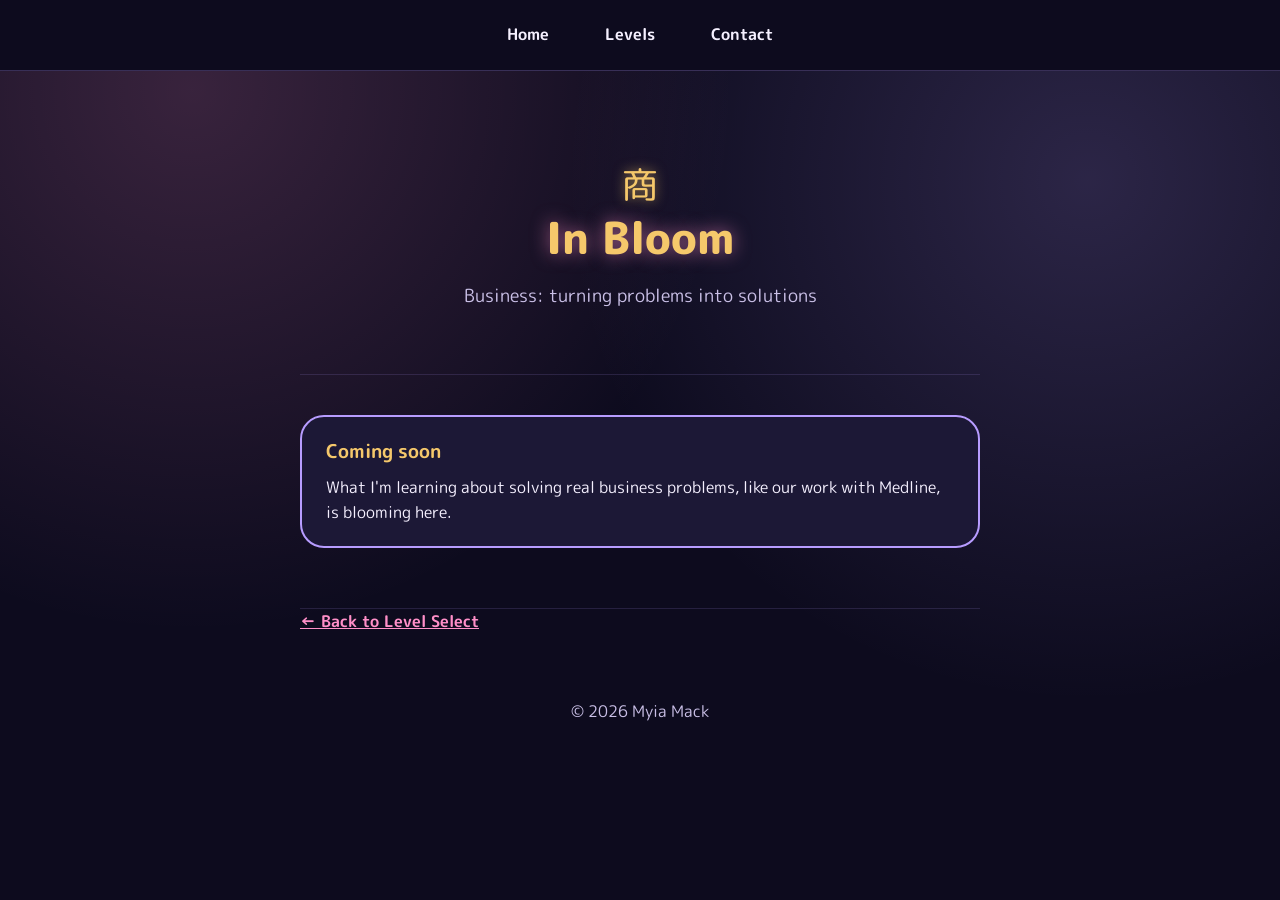
==== business.html @ aa96ab9d "Add Sprouting, Branching Out, In Bloom, and Harvest pages and new profile photo" ====
<!DOCTYPE html>
<html lang="en">
<head>
	<meta charset="UTF-8">
	<meta name="viewport" content="width=device-width, initial-scale=1.0">
	<title>In Bloom | Myia Mack</title>
	<link href="https://fonts.googleapis.com/css2?family=M+PLUS+Rounded+1c:wght@400;700;800&display=swap" rel="stylesheet">
	<link rel="stylesheet" href="style.css">
</head>
<body>
	<header>
		<nav aria-label="Main navigation">
			<a href="index.html">Home</a>
			<a href="index.html#levels">Levels</a>
			<a href="index.html#contact">Contact</a>
		</nav>
	</header>

	<main>
		<section id="hero">
			<p class="tile-icon bloom" aria-hidden="true">商</p>
			<h1>In Bloom</h1>
			<p class="tagline">Business: turning problems into solutions</p>
		</section>

		<section>
			<article class="project">
				<h3>Coming soon</h3>
				<p>What I'm learning about solving real business problems, like our work with Medline, is blooming here.</p>
			</article>
		</section>

		<p class="back-link"><a href="index.html#levels">← Back to Level Select</a></p>
	</main>

	<footer>
		<p>&copy; 2026 Myia Mack</p>
	</footer>
</body>
</html>
---- style.css ----
:root {
	--bg: #0d0b1e;
	--card: #1c1836;
	--ink: #f5f0ff;
	--accent: #ff8fc8;
	--gold: #f5c86b;
	--purple: #b79cff;
	--muted: #c9bfe6;
	--glow: rgba(255, 143, 200, 0.6);
}
.roots     { --accent: #8ee6c4; --glow: rgba(142, 230, 196, 0.6); }
.sprouting { --accent: #b79cff; --glow: rgba(183, 156, 255, 0.6); }
.branching { --accent: #ff8fc8; --glow: rgba(255, 143, 200, 0.6); }
.bloom     { --accent: #f5c86b; --glow: rgba(245, 200, 107, 0.6); }
.harvest   { --accent: #ffb38a; --glow: rgba(255, 179, 138, 0.6); }


* {
	box-sizing: border-box;
	margin: 0;
	padding: 0;
}

body {
	font-family: 'M PLUS Rounded 1c', system-ui, sans-serif;
	color: var(--ink);
	line-height: 1.6;
	background:
		radial-gradient(circle at 15% 10%, rgba(255, 143, 200, 0.18), transparent 40%),
		radial-gradient(circle at 85% 20%, rgba(183, 156, 255, 0.18), transparent 40%),
		var(--bg);
	min-height: 100vh;
}

header {
	position: sticky;
	top: 0;
	background: var(--bg);
	border-bottom: 1px solid rgba(183, 156, 255, 0.25);
}

nav {
	display: flex;
	gap: 1.5rem;
	justify-content: center;
	padding: 1rem;
}

nav a {
	text-decoration: none;
	color: var(--ink);
	font-weight: 700;
	padding: 0.4rem 1rem;
	border-radius: 999px;
	transition: background 0.2s, color 0.2s;
}

nav a:hover {
	background: var(--accent);
	color: var(--bg);
}

main {
	max-width: 720px;
	margin: 0 auto;
	padding: 2rem 1.25rem;
}
main a {
	color: var(--accent);
	font-weight: 700;
}

section {
	padding: 2.5rem 0;
	border-bottom: 1px solid rgba(183, 156, 255, 0.15);
}

#hero {
	text-align: center;
	padding: 4rem 0;
}

h1 {
	font-size: 2.75rem;
	font-weight: 800;
	color: var(--gold);
	text-shadow: 0 0 18px rgba(255, 143, 200, 0.6);
}

.tagline {
	color: var(--muted);
	font-size: 1.1rem;
	margin-top: 0.5rem;
}

h2 {
	margin-bottom: 1rem;
	color: var(--accent);
	text-align: center;
}

.project {
	background: var(--card);
	padding: 1.25rem 1.5rem;
	border: 2px solid var(--purple);
	border-radius: 24px;
	margin-bottom: 1.25rem;
	transition: transform 0.2s, box-shadow 0.2s, border-color 0.2s;
}

.project:hover {
	transform: translateY(-4px);
	box-shadow: 0 0 20px rgba(255, 143, 200, 0.45);
	border-color: var(--accent);
}

.project h3 {
	color: var(--gold);
	margin-bottom: 0.5rem;
}

.profile-pic {
	display: block;
	width: 180px;
	height: 180px;
	object-fit: cover;
	border-radius: 50%;
	border: 4px solid var(--gold);
	box-shadow: 0 0 24px rgba(255, 143, 200, 0.6);
	margin: 0 auto 1.5rem;
}

#about p {
	margin-bottom: 1rem;
}

.level-grid {
	display: grid;
	grid-template-columns: repeat(auto-fit, minmax(160px, 1fr));
	gap: 1rem;
}

.level-tile {
	display: flex;
	align-items: center;
	justify-content: center;
	min-height: 140px;
	background: var(--card);
	border: 2px solid var(--purple);
	border-radius: 24px;
	color: var(--gold);
	font-size: 1.2rem;
	font-weight: 800;
	text-decoration: none;
	transition: transform 0.2s, box-shadow 0.2s, border-color 0.2s;
	flex-direction: column;
	gap: 0.25rem;
	padding: 1.25rem;
	text-align: center;
}

.level-tile:hover,
.level-tile:focus-visible {
	transform: translateY(-4px) scale(1.03);
	box-shadow: 0 0 20px var(--glow);
	border-color: var(--accent);
}

.tile-icon {
	font-size: 2.25rem;
	line-height: 1;
	color: var(--accent);
	text-shadow: 0 0 12px var(--glow);
}

.tile-sub {
	font-size: 0.85rem;
	font-weight: 400;
	color: var(--muted);
}

footer {
	text-align: center;
	padding: 2rem;
	color: var(--muted);
}
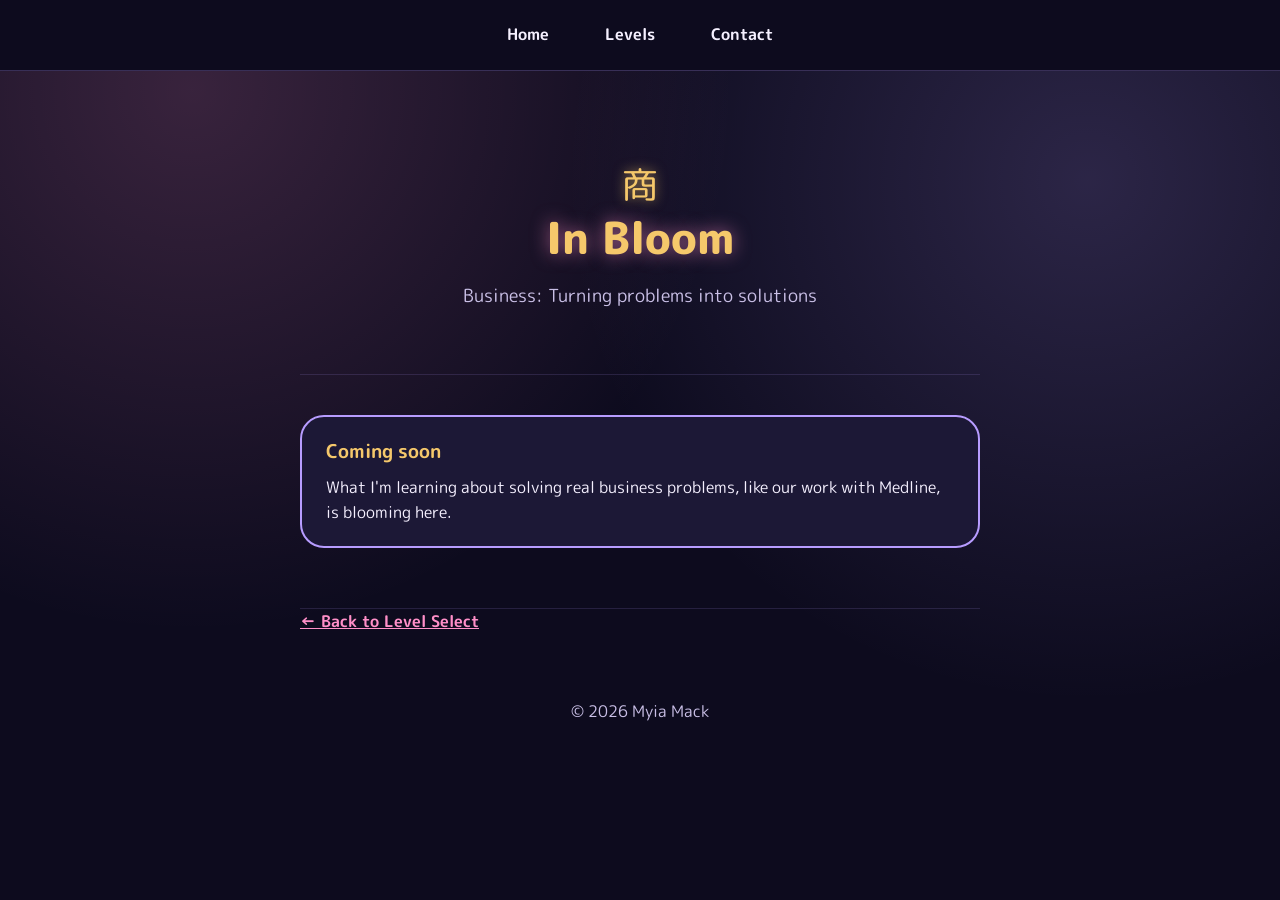
==== commit 83b30cc3: "Update section pages and Geek Week page" ====
--- a/business.html
+++ b/business.html
@@ -20,7 +20,7 @@
 		<section id="hero">
 			<p class="tile-icon bloom" aria-hidden="true">商</p>
 			<h1>In Bloom</h1>
-			<p class="tagline">Business: turning problems into solutions</p>
+			<p class="tagline">Business: Turning problems into solutions</p>
 		</section>
 
 		<section>
--- a/style.css
+++ b/style.css
@@ -35,6 +35,7 @@
 header {
 	position: sticky;
 	top: 0;
+	z-index: 10;
 	background: var(--bg);
 	border-bottom: 1px solid rgba(183, 156, 255, 0.25);
 }
@@ -184,3 +185,10 @@
 	padding: 2rem;
 	color: var(--muted);
 }
+
+code {
+	background: rgba(183, 156, 255, 0.15);
+	color: var(--gold);
+	padding: 0.1rem 0.4rem;
+	border-radius: 6px;
+}
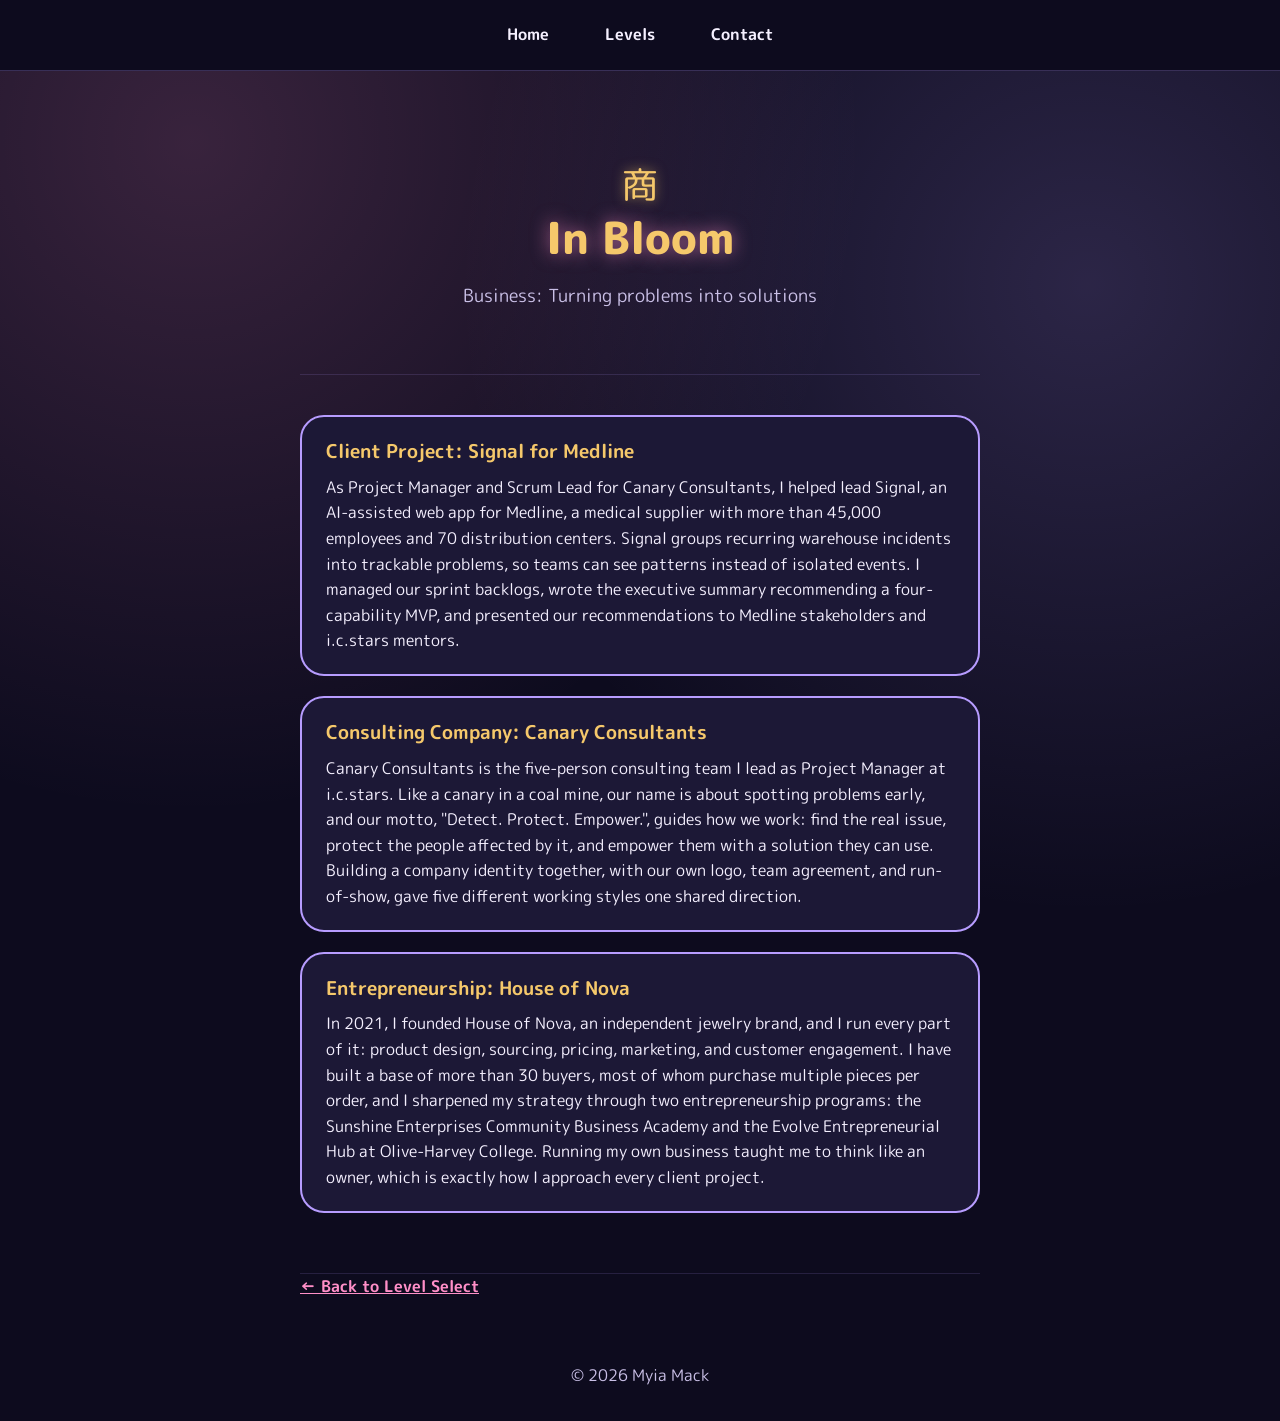
==== commit c9d6cddd: "Add Business cards including House of Nova" ====
--- a/business.html
+++ b/business.html
@@ -25,8 +25,18 @@
 
 		<section>
 			<article class="project">
-				<h3>Coming soon</h3>
-				<p>What I'm learning about solving real business problems, like our work with Medline, is blooming here.</p>
+				<h3>Client Project: Signal for Medline</h3>
+				<p>As Project Manager and Scrum Lead for Canary Consultants, I helped lead Signal, an AI-assisted web app for Medline, a medical supplier with more than 45,000 employees and 70 distribution centers. Signal groups recurring warehouse incidents into trackable problems, so teams can see patterns instead of isolated events. I managed our sprint backlogs, wrote the executive summary recommending a four-capability MVP, and presented our recommendations to Medline stakeholders and i.c.stars mentors.</p>
+			</article>
+
+			<article class="project">
+				<h3>Consulting Company: Canary Consultants</h3>
+				<p>Canary Consultants is the five-person consulting team I lead as Project Manager at i.c.stars. Like a canary in a coal mine, our name is about spotting problems early, and our motto, "Detect. Protect. Empower.", guides how we work: find the real issue, protect the people affected by it, and empower them with a solution they can use. Building a company identity together, with our own logo, team agreement, and run-of-show, gave five different working styles one shared direction.</p>
+			</article>
+
+			<article class="project">
+				<h3>Entrepreneurship: House of Nova</h3>
+				<p>In 2021, I founded House of Nova, an independent jewelry brand, and I run every part of it: product design, sourcing, pricing, marketing, and customer engagement. I have built a base of more than 30 buyers, most of whom purchase multiple pieces per order, and I sharpened my strategy through two entrepreneurship programs: the Sunshine Enterprises Community Business Academy and the Evolve Entrepreneurial Hub at Olive-Harvey College. Running my own business taught me to think like an owner, which is exactly how I approach every client project.</p>
 			</article>
 		</section>
 
--- a/style.css
+++ b/style.css
@@ -191,4 +191,57 @@
 	color: var(--gold);
 	padding: 0.1rem 0.4rem;
 	border-radius: 6px;
-}+}
+
+/* Featured live demo */
+.featured-card {
+	display: grid;
+	grid-template-columns: 1fr;
+	gap: 1.25rem;
+	background: var(--card);
+	padding: 1.25rem;
+	border: 3px solid var(--gold);
+	border-radius: 24px;
+	box-shadow: 0 0 28px rgba(245, 200, 107, 0.35);
+}
+
+.featured-img img {
+	display: block;
+	width: 100%;
+	height: auto;
+	border-radius: 16px;
+}
+
+.featured-text h3 {
+	color: var(--gold);
+	margin-bottom: 0.5rem;
+}
+
+.featured-buttons {
+	display: flex;
+	flex-wrap: wrap;
+	align-items: center;
+	gap: 1rem;
+	margin-top: 1rem;
+}
+
+.btn-play {
+	background: var(--gold);
+	color: var(--bg);
+	font-weight: 800;
+	padding: 0.6rem 1.4rem;
+	border-radius: 999px;
+	text-decoration: none;
+}
+
+.btn-play:hover,
+.btn-play:focus-visible {
+	box-shadow: 0 0 20px rgba(245, 200, 107, 0.7);
+}
+
+@media (min-width: 760px) {
+	.featured-card {
+		grid-template-columns: 3fr 2fr;
+		align-items: center;
+	}
+}
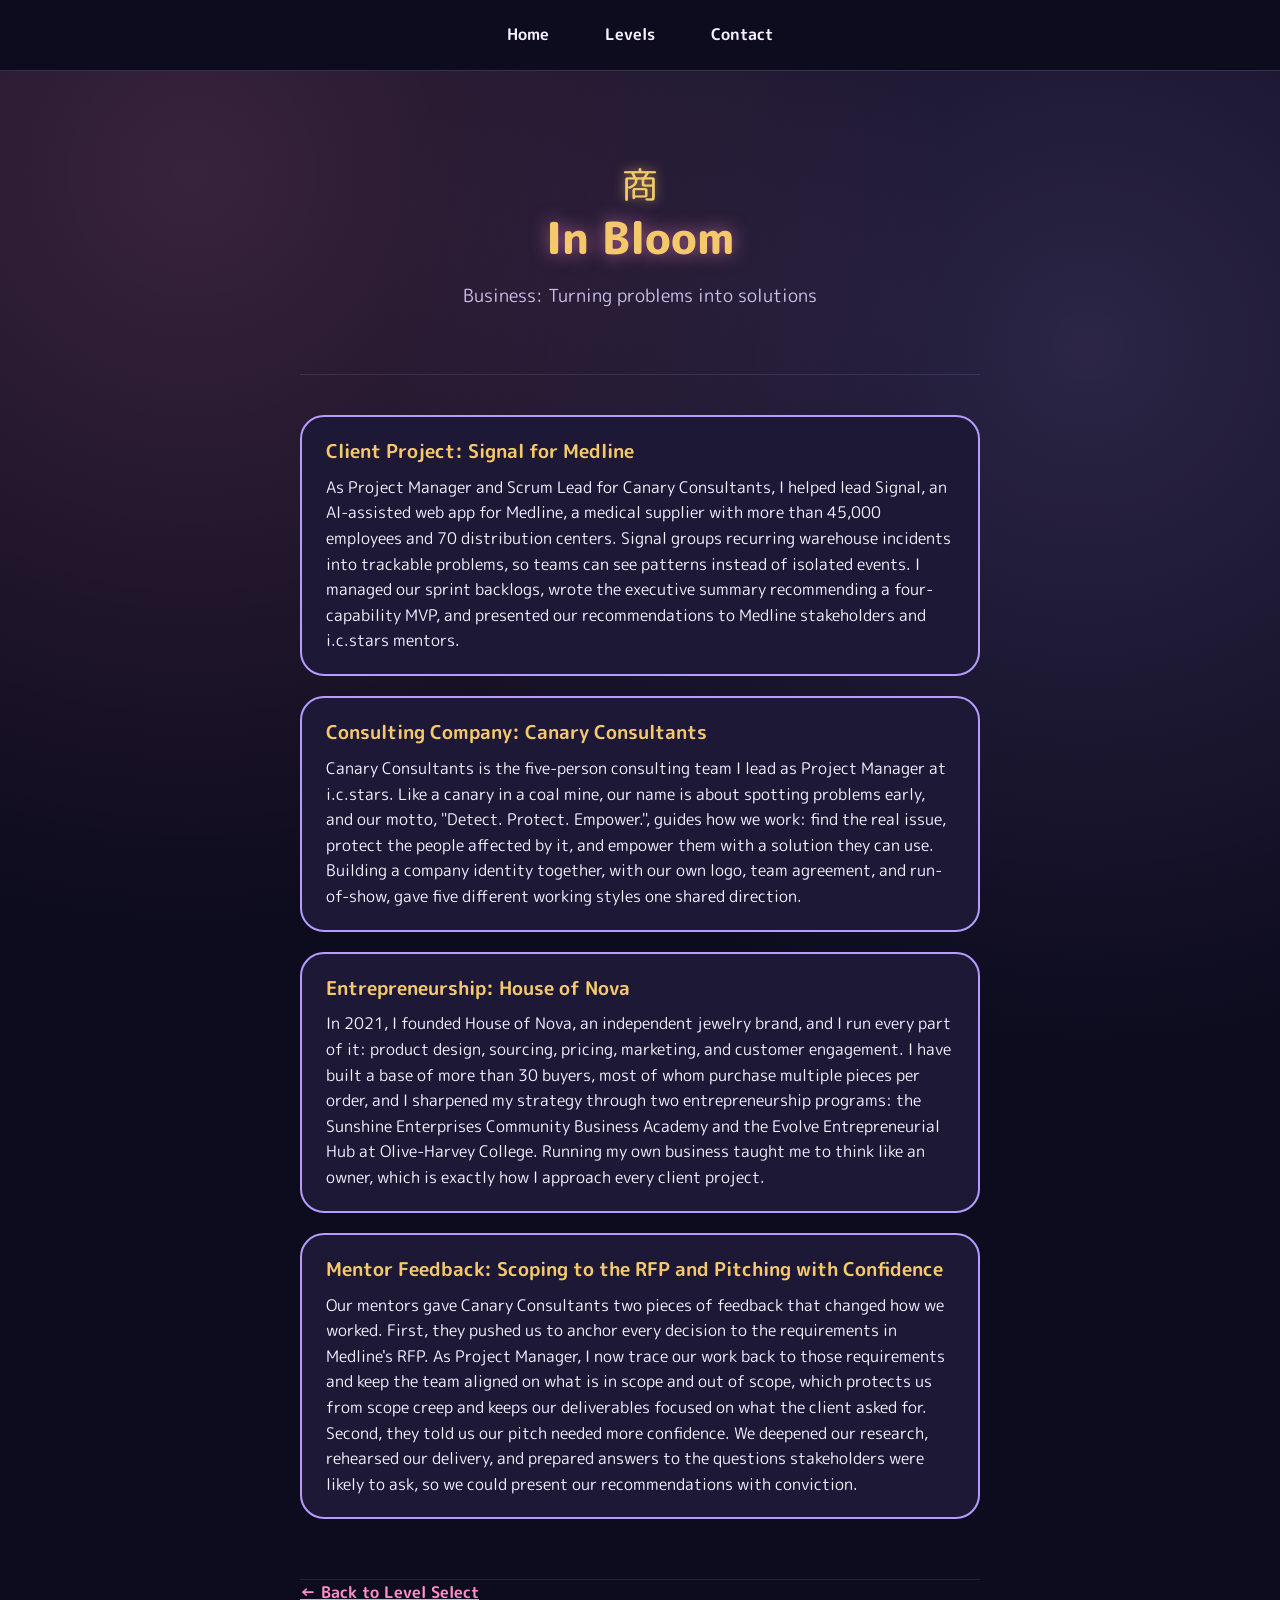
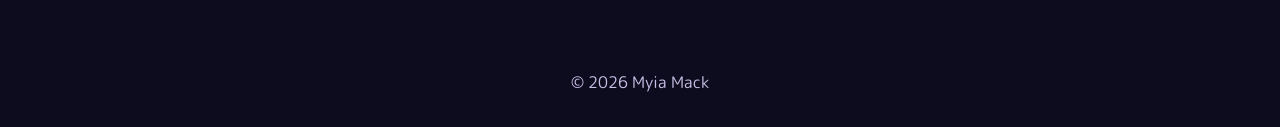
==== commit 3e8cd0d6: "Add mentor feedback card to Business Page" ====
--- a/business.html
+++ b/business.html
@@ -38,6 +38,11 @@
 				<h3>Entrepreneurship: House of Nova</h3>
 				<p>In 2021, I founded House of Nova, an independent jewelry brand, and I run every part of it: product design, sourcing, pricing, marketing, and customer engagement. I have built a base of more than 30 buyers, most of whom purchase multiple pieces per order, and I sharpened my strategy through two entrepreneurship programs: the Sunshine Enterprises Community Business Academy and the Evolve Entrepreneurial Hub at Olive-Harvey College. Running my own business taught me to think like an owner, which is exactly how I approach every client project.</p>
 			</article>
+
+			<article class="project">
+				<h3>Mentor Feedback: Scoping to the RFP and Pitching with Confidence</h3>
+				<p>Our mentors gave Canary Consultants two pieces of feedback that changed how we worked. First, they pushed us to anchor every decision to the requirements in Medline's RFP. As Project Manager, I now trace our work back to those requirements and keep the team aligned on what is in scope and out of scope, which protects us from scope creep and keeps our deliverables focused on what the client asked for. Second, they told us our pitch needed more confidence. We deepened our research, rehearsed our delivery, and prepared answers to the questions stakeholders were likely to ask, so we could present our recommendations with conviction.</p>
+			</article>
 		</section>
 
 		<p class="back-link"><a href="index.html#levels">← Back to Level Select</a></p>
--- a/style.css
+++ b/style.css
@@ -245,3 +245,34 @@
 		align-items: center;
 	}
 }
+
+/* Featured demo: centered text */
+.featured-text {
+	text-align: center;
+}
+
+.featured-buttons {
+	justify-content: center;
+}
+
+/* About Me + Featured demo side by side (stacks on phones) */
+.split h2 {
+	text-align: center;
+}
+
+@media (min-width: 900px) {
+	.split {
+		width: min(1100px, 94vw);
+		position: relative;
+		left: 50%;
+		transform: translateX(-50%);
+		display: grid;
+		grid-template-columns: 1fr 1fr;
+		gap: 2rem;
+		align-items: start;
+	}
+
+	.split .featured-card {
+		grid-template-columns: 1fr;
+	}
+}
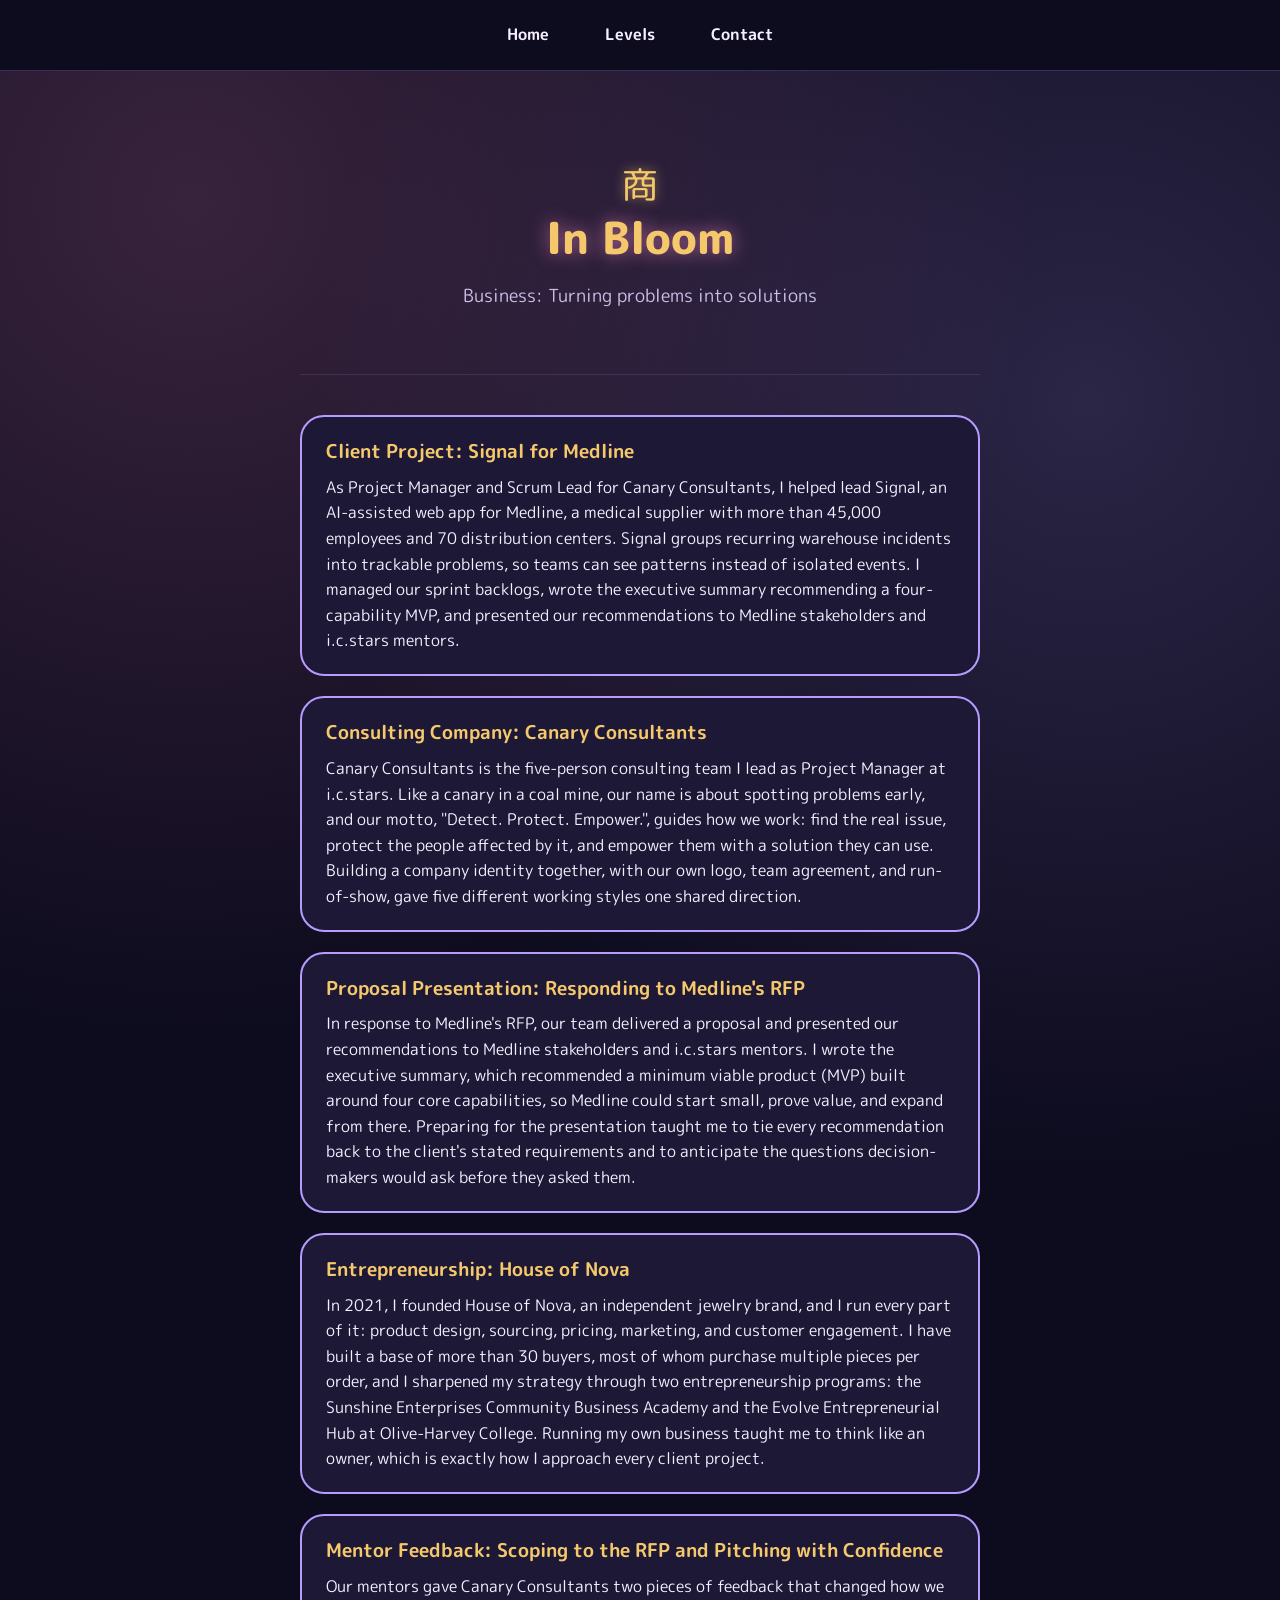
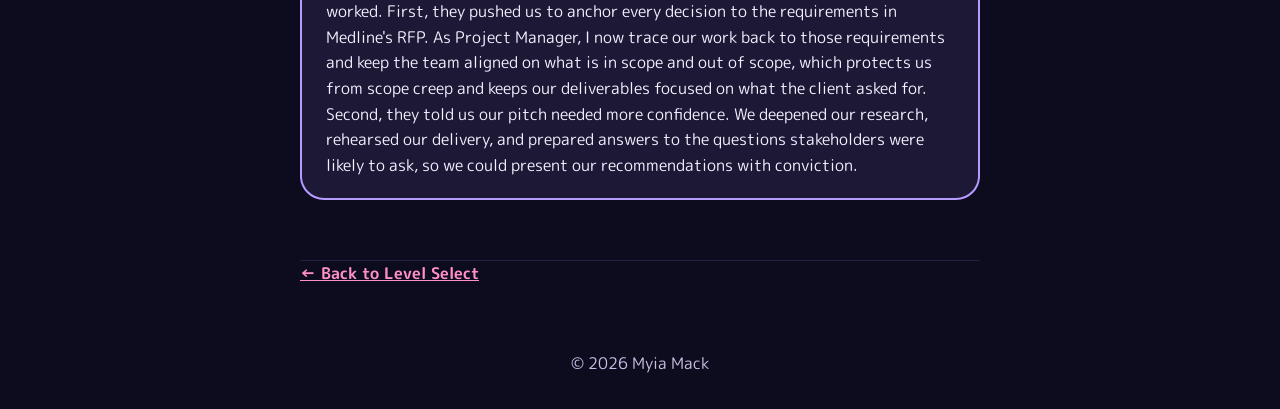
==== commit dfeade2e: "Add Dream Speech page, Tea Host photos, and new cards" ====
--- a/business.html
+++ b/business.html
@@ -35,6 +35,11 @@
 			</article>
 
 			<article class="project">
+				<h3>Proposal Presentation: Responding to Medline's RFP</h3>
+				<p>In response to Medline's RFP, our team delivered a proposal and presented our recommendations to Medline stakeholders and i.c.stars mentors. I wrote the executive summary, which recommended a minimum viable product (MVP) built around four core capabilities, so Medline could start small, prove value, and expand from there. Preparing for the presentation taught me to tie every recommendation back to the client's stated requirements and to anticipate the questions decision-makers would ask before they asked them.</p>
+			</article>
+
+			<article class="project">
 				<h3>Entrepreneurship: House of Nova</h3>
 				<p>In 2021, I founded House of Nova, an independent jewelry brand, and I run every part of it: product design, sourcing, pricing, marketing, and customer engagement. I have built a base of more than 30 buyers, most of whom purchase multiple pieces per order, and I sharpened my strategy through two entrepreneurship programs: the Sunshine Enterprises Community Business Academy and the Evolve Entrepreneurial Hub at Olive-Harvey College. Running my own business taught me to think like an owner, which is exactly how I approach every client project.</p>
 			</article>
--- a/style.css
+++ b/style.css
@@ -276,3 +276,36 @@
 		grid-template-columns: 1fr;
 	}
 }
+
+/* Photos inside a card */
+.card-photos {
+	display: grid;
+	grid-template-columns: repeat(auto-fit, minmax(240px, 1fr));
+	gap: 1rem;
+	margin-top: 1rem;
+}
+
+.card-photos figure {
+	margin: 0;
+}
+
+.card-photos img {
+	display: block;
+	width: 100%;
+	height: auto;
+	border-radius: 16px;
+	border: 2px solid var(--purple);
+}
+
+.card-photos figcaption {
+	margin-top: 0.4rem;
+	text-align: center;
+	color: var(--muted);
+	font-size: 0.9rem;
+}
+
+/* Dream Speech page */
+.speech p {
+	margin-bottom: 1rem;
+	line-height: 1.7;
+}
